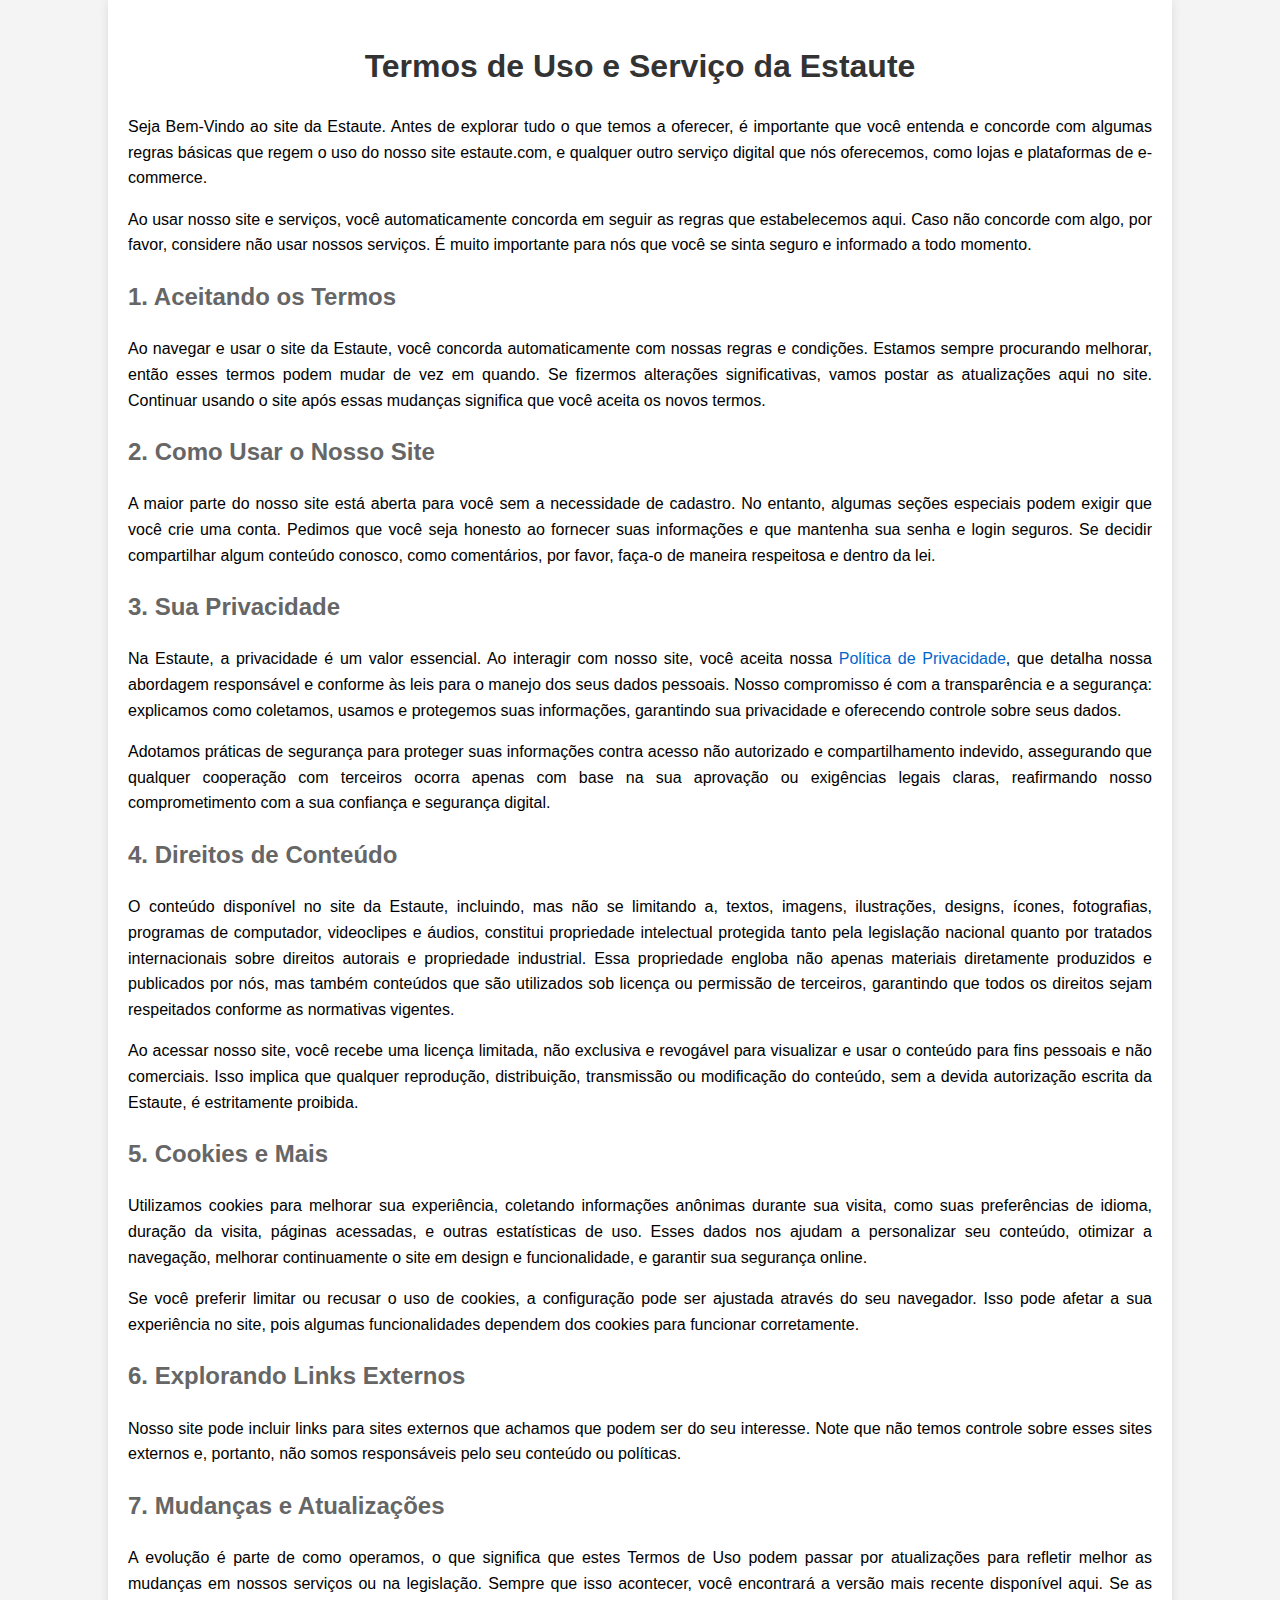
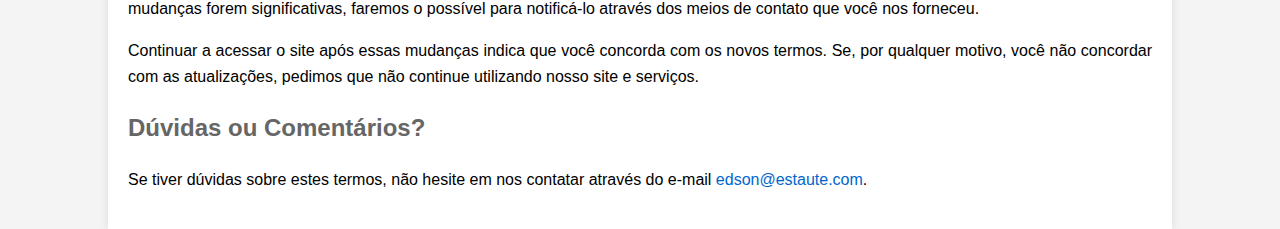
==== politica_privacidade/index.html @ 2aa2d147 "add termo_de_uso and politica_privacidade page" ====
<!DOCTYPE html>
<html lang="pt-BR">
<head>
    <meta charset="UTF-8">
    <meta name="viewport" content="width=device-width, initial-scale=1.0">
    <meta http-equiv="X-UA-Compatible" content="IE=edge">
    <title>Termos de Uso e Serviço - Estaute</title>
    <style>
        body {
            font-family: Arial, sans-serif;
            line-height: 1.6;
            margin: 0;
            padding: 0;
            background-color: #f4f4f4;
        }

        .container {
            width: 80%;
            margin: auto;
            overflow: hidden;
            background: white;
            padding: 20px;
            box-shadow: 0 0 10px rgba(0, 0, 0, 0.1);
        }

        h1 {
            text-align: center;
            color: #333;
        }

        h2 {
            color: #666;
            margin-top: 20px;
        }

        p {
            text-align: justify;
        }

        a {
            color: #0066cc;
            text-decoration: none;
        }
    </style>
</head>
<body>

    <div class="container">
        <h1>Termos de Uso e Serviço da Estaute</h1>
        <p>Seja Bem-Vindo ao site da Estaute. Antes de explorar tudo o que temos a oferecer, é importante que você entenda e concorde com algumas regras básicas que regem o uso do nosso site estaute.com, e qualquer outro serviço digital que nós oferecemos, como lojas e plataformas de e-commerce.</p>

        <p>Ao usar nosso site e serviços, você automaticamente concorda em seguir as regras que estabelecemos aqui. Caso não concorde com algo, por favor, considere não usar nossos serviços. É muito importante para nós que você se sinta seguro e informado a todo momento.</p>

        <h2>1. Aceitando os Termos</h2>
        <p>Ao navegar e usar o site da Estaute, você concorda automaticamente com nossas regras e condições. Estamos sempre procurando melhorar, então esses termos podem mudar de vez em quando. Se fizermos alterações significativas, vamos postar as atualizações aqui no site. Continuar usando o site após essas mudanças significa que você aceita os novos termos.</p>

        <h2>2. Como Usar o Nosso Site</h2>
        <p>A maior parte do nosso site está aberta para você sem a necessidade de cadastro. No entanto, algumas seções especiais podem exigir que você crie uma conta. Pedimos que você seja honesto ao fornecer suas informações e que mantenha sua senha e login seguros. Se decidir compartilhar algum conteúdo conosco, como comentários, por favor, faça-o de maneira respeitosa e dentro da lei.</p>

        <h2>3. Sua Privacidade</h2>
        <p>Na Estaute, a privacidade é um valor essencial. Ao interagir com nosso site, você aceita nossa <a href="#">Política de Privacidade</a>, que detalha nossa abordagem responsável e conforme às leis para o manejo dos seus dados pessoais. Nosso compromisso é com a transparência e a segurança: explicamos como coletamos, usamos e protegemos suas informações, garantindo sua privacidade e oferecendo controle sobre seus dados.</p>

        <p>Adotamos práticas de segurança para proteger suas informações contra acesso não autorizado e compartilhamento indevido, assegurando que qualquer cooperação com terceiros ocorra apenas com base na sua aprovação ou exigências legais claras, reafirmando nosso comprometimento com a sua confiança e segurança digital.</p>

        <h2>4. Direitos de Conteúdo</h2>
        <p>O conteúdo disponível no site da Estaute, incluindo, mas não se limitando a, textos, imagens, ilustrações, designs, ícones, fotografias, programas de computador, videoclipes e áudios, constitui propriedade intelectual protegida tanto pela legislação nacional quanto por tratados internacionais sobre direitos autorais e propriedade industrial. Essa propriedade engloba não apenas materiais diretamente produzidos e publicados por nós, mas também conteúdos que são utilizados sob licença ou permissão de terceiros, garantindo que todos os direitos sejam respeitados conforme as normativas vigentes.</p>

        <p>Ao acessar nosso site, você recebe uma licença limitada, não exclusiva e revogável para visualizar e usar o conteúdo para fins pessoais e não comerciais. Isso implica que qualquer reprodução, distribuição, transmissão ou modificação do conteúdo, sem a devida autorização escrita da Estaute, é estritamente proibida.</p>

        <h2>5. Cookies e Mais</h2>
        <p>Utilizamos cookies para melhorar sua experiência, coletando informações anônimas durante sua visita, como suas preferências de idioma, duração da visita, páginas acessadas, e outras estatísticas de uso. Esses dados nos ajudam a personalizar seu conteúdo, otimizar a navegação, melhorar continuamente o site em design e funcionalidade, e garantir sua segurança online.</p>

        <p>Se você preferir limitar ou recusar o uso de cookies, a configuração pode ser ajustada através do seu navegador. Isso pode afetar a sua experiência no site, pois algumas funcionalidades dependem dos cookies para funcionar corretamente.</p>

        <h2>6. Explorando Links Externos</h2>
        <p>Nosso site pode incluir links para sites externos que achamos que podem ser do seu interesse. Note que não temos controle sobre esses sites externos e, portanto, não somos responsáveis pelo seu conteúdo ou políticas.</p>

        <h2>7. Mudanças e Atualizações</h2>
        <p>A evolução é parte de como operamos, o que significa que estes Termos de Uso podem passar por atualizações para refletir melhor as mudanças em nossos serviços ou na legislação. Sempre que isso acontecer, você encontrará a versão mais recente disponível aqui. Se as mudanças forem significativas, faremos o possível para notificá-lo através dos meios de contato que você nos forneceu.</p>

        <p>Continuar a acessar o site após essas mudanças indica que você concorda com os novos termos. Se, por qualquer motivo, você não concordar com as atualizações, pedimos que não continue utilizando nosso site e serviços.</p>

        <h2>Dúvidas ou Comentários?</h2>
        <p>Se tiver dúvidas sobre estes termos, não hesite em nos contatar através do e-mail <a href="mailto:edson@estaute.com">edson@estaute.com</a>.</p>
    </div>

</body>
</html>
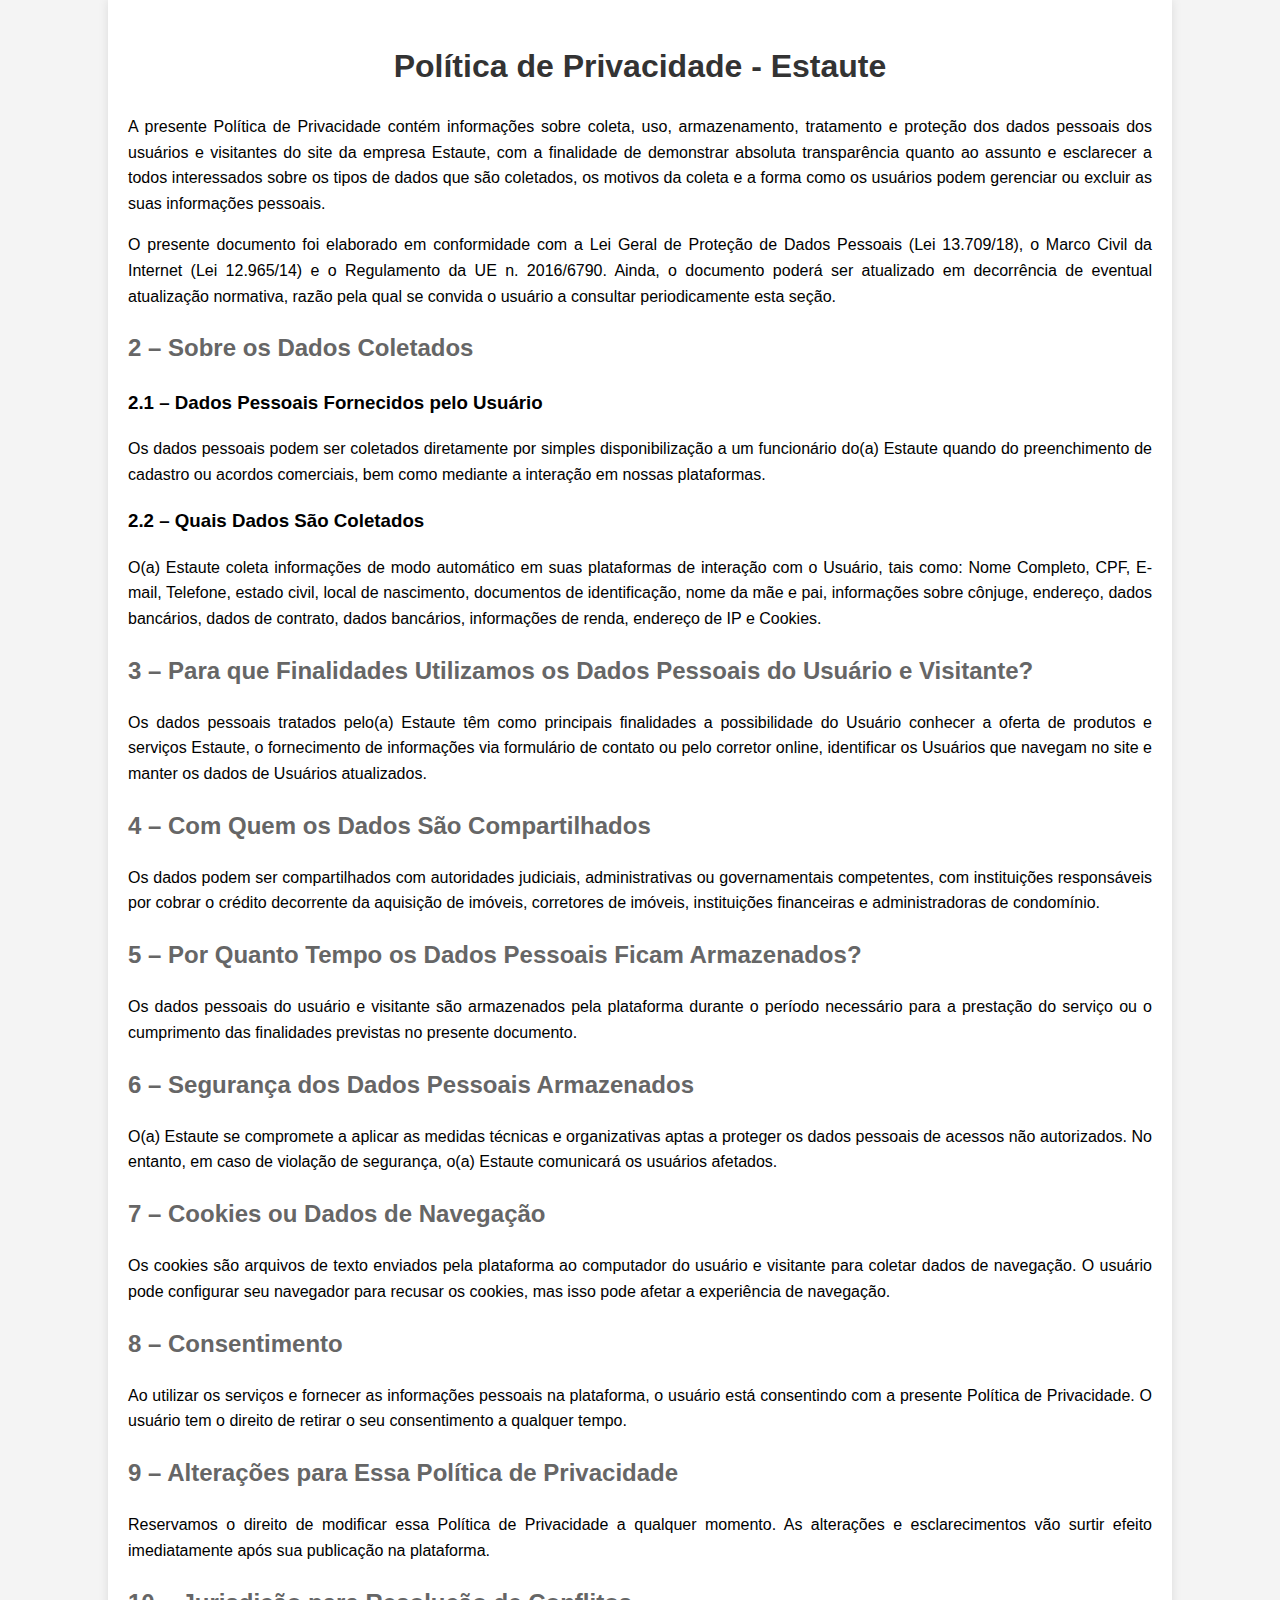
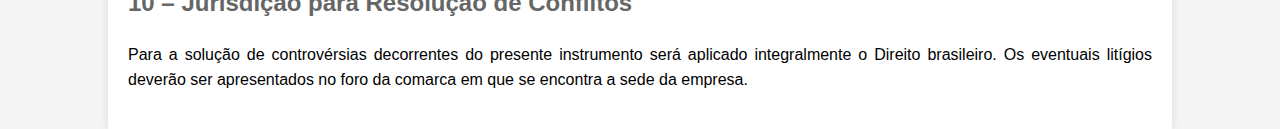
==== commit aed7d613: "fix politica_privacidade page" ====
--- a/politica_privacidade/index.html
+++ b/politica_privacidade/index.html
@@ -4,7 +4,7 @@
     <meta charset="UTF-8">
     <meta name="viewport" content="width=device-width, initial-scale=1.0">
     <meta http-equiv="X-UA-Compatible" content="IE=edge">
-    <title>Termos de Uso e Serviço - Estaute</title>
+    <title>Política de Privacidade - Estaute</title>
     <style>
         body {
             font-family: Arial, sans-serif;
@@ -46,42 +46,43 @@
 <body>
 
     <div class="container">
-        <h1>Termos de Uso e Serviço da Estaute</h1>
-        <p>Seja Bem-Vindo ao site da Estaute. Antes de explorar tudo o que temos a oferecer, é importante que você entenda e concorde com algumas regras básicas que regem o uso do nosso site estaute.com, e qualquer outro serviço digital que nós oferecemos, como lojas e plataformas de e-commerce.</p>
+        <h1>Política de Privacidade - Estaute</h1>
 
-        <p>Ao usar nosso site e serviços, você automaticamente concorda em seguir as regras que estabelecemos aqui. Caso não concorde com algo, por favor, considere não usar nossos serviços. É muito importante para nós que você se sinta seguro e informado a todo momento.</p>
+        <p>A presente Política de Privacidade contém informações sobre coleta, uso, armazenamento, tratamento e proteção dos dados pessoais dos usuários e visitantes do site da empresa Estaute, com a finalidade de demonstrar absoluta transparência quanto ao assunto e esclarecer a todos interessados sobre os tipos de dados que são coletados, os motivos da coleta e a forma como os usuários podem gerenciar ou excluir as suas informações pessoais.</p>
 
-        <h2>1. Aceitando os Termos</h2>
-        <p>Ao navegar e usar o site da Estaute, você concorda automaticamente com nossas regras e condições. Estamos sempre procurando melhorar, então esses termos podem mudar de vez em quando. Se fizermos alterações significativas, vamos postar as atualizações aqui no site. Continuar usando o site após essas mudanças significa que você aceita os novos termos.</p>
+        <p>O presente documento foi elaborado em conformidade com a Lei Geral de Proteção de Dados Pessoais (Lei 13.709/18), o Marco Civil da Internet (Lei 12.965/14) e o Regulamento da UE n. 2016/6790. Ainda, o documento poderá ser atualizado em decorrência de eventual atualização normativa, razão pela qual se convida o usuário a consultar periodicamente esta seção.</p>
 
-        <h2>2. Como Usar o Nosso Site</h2>
-        <p>A maior parte do nosso site está aberta para você sem a necessidade de cadastro. No entanto, algumas seções especiais podem exigir que você crie uma conta. Pedimos que você seja honesto ao fornecer suas informações e que mantenha sua senha e login seguros. Se decidir compartilhar algum conteúdo conosco, como comentários, por favor, faça-o de maneira respeitosa e dentro da lei.</p>
+        <h2>2 – Sobre os Dados Coletados</h2>
 
-        <h2>3. Sua Privacidade</h2>
-        <p>Na Estaute, a privacidade é um valor essencial. Ao interagir com nosso site, você aceita nossa <a href="#">Política de Privacidade</a>, que detalha nossa abordagem responsável e conforme às leis para o manejo dos seus dados pessoais. Nosso compromisso é com a transparência e a segurança: explicamos como coletamos, usamos e protegemos suas informações, garantindo sua privacidade e oferecendo controle sobre seus dados.</p>
+        <h3>2.1 – Dados Pessoais Fornecidos pelo Usuário</h3>
+        <p>Os dados pessoais podem ser coletados diretamente por simples disponibilização a um funcionário do(a) Estaute quando do preenchimento de cadastro ou acordos comerciais, bem como mediante a interação em nossas plataformas.</p>
 
-        <p>Adotamos práticas de segurança para proteger suas informações contra acesso não autorizado e compartilhamento indevido, assegurando que qualquer cooperação com terceiros ocorra apenas com base na sua aprovação ou exigências legais claras, reafirmando nosso comprometimento com a sua confiança e segurança digital.</p>
+        <h3>2.2 – Quais Dados São Coletados</h3>
+        <p>O(a) Estaute coleta informações de modo automático em suas plataformas de interação com o Usuário, tais como: Nome Completo, CPF, E-mail, Telefone, estado civil, local de nascimento, documentos de identificação, nome da mãe e pai, informações sobre cônjuge, endereço, dados bancários, dados de contrato, dados bancários, informações de renda, endereço de IP e Cookies.</p>
 
-        <h2>4. Direitos de Conteúdo</h2>
-        <p>O conteúdo disponível no site da Estaute, incluindo, mas não se limitando a, textos, imagens, ilustrações, designs, ícones, fotografias, programas de computador, videoclipes e áudios, constitui propriedade intelectual protegida tanto pela legislação nacional quanto por tratados internacionais sobre direitos autorais e propriedade industrial. Essa propriedade engloba não apenas materiais diretamente produzidos e publicados por nós, mas também conteúdos que são utilizados sob licença ou permissão de terceiros, garantindo que todos os direitos sejam respeitados conforme as normativas vigentes.</p>
+        <h2>3 – Para que Finalidades Utilizamos os Dados Pessoais do Usuário e Visitante?</h2>
+        <p>Os dados pessoais tratados pelo(a) Estaute têm como principais finalidades a possibilidade do Usuário conhecer a oferta de produtos e serviços Estaute, o fornecimento de informações via formulário de contato ou pelo corretor online, identificar os Usuários que navegam no site e manter os dados de Usuários atualizados.</p>
 
-        <p>Ao acessar nosso site, você recebe uma licença limitada, não exclusiva e revogável para visualizar e usar o conteúdo para fins pessoais e não comerciais. Isso implica que qualquer reprodução, distribuição, transmissão ou modificação do conteúdo, sem a devida autorização escrita da Estaute, é estritamente proibida.</p>
+        <h2>4 – Com Quem os Dados São Compartilhados</h2>
+        <p>Os dados podem ser compartilhados com autoridades judiciais, administrativas ou governamentais competentes, com instituições responsáveis por cobrar o crédito decorrente da aquisição de imóveis, corretores de imóveis, instituições financeiras e administradoras de condomínio.</p>
 
-        <h2>5. Cookies e Mais</h2>
-        <p>Utilizamos cookies para melhorar sua experiência, coletando informações anônimas durante sua visita, como suas preferências de idioma, duração da visita, páginas acessadas, e outras estatísticas de uso. Esses dados nos ajudam a personalizar seu conteúdo, otimizar a navegação, melhorar continuamente o site em design e funcionalidade, e garantir sua segurança online.</p>
+        <h2>5 – Por Quanto Tempo os Dados Pessoais Ficam Armazenados?</h2>
+        <p>Os dados pessoais do usuário e visitante são armazenados pela plataforma durante o período necessário para a prestação do serviço ou o cumprimento das finalidades previstas no presente documento.</p>
 
-        <p>Se você preferir limitar ou recusar o uso de cookies, a configuração pode ser ajustada através do seu navegador. Isso pode afetar a sua experiência no site, pois algumas funcionalidades dependem dos cookies para funcionar corretamente.</p>
+        <h2>6 – Segurança dos Dados Pessoais Armazenados</h2>
+        <p>O(a) Estaute se compromete a aplicar as medidas técnicas e organizativas aptas a proteger os dados pessoais de acessos não autorizados. No entanto, em caso de violação de segurança, o(a) Estaute comunicará os usuários afetados.</p>
 
-        <h2>6. Explorando Links Externos</h2>
-        <p>Nosso site pode incluir links para sites externos que achamos que podem ser do seu interesse. Note que não temos controle sobre esses sites externos e, portanto, não somos responsáveis pelo seu conteúdo ou políticas.</p>
+        <h2>7 – Cookies ou Dados de Navegação</h2>
+        <p>Os cookies são arquivos de texto enviados pela plataforma ao computador do usuário e visitante para coletar dados de navegação. O usuário pode configurar seu navegador para recusar os cookies, mas isso pode afetar a experiência de navegação.</p>
 
-        <h2>7. Mudanças e Atualizações</h2>
-        <p>A evolução é parte de como operamos, o que significa que estes Termos de Uso podem passar por atualizações para refletir melhor as mudanças em nossos serviços ou na legislação. Sempre que isso acontecer, você encontrará a versão mais recente disponível aqui. Se as mudanças forem significativas, faremos o possível para notificá-lo através dos meios de contato que você nos forneceu.</p>
+        <h2>8 – Consentimento</h2>
+        <p>Ao utilizar os serviços e fornecer as informações pessoais na plataforma, o usuário está consentindo com a presente Política de Privacidade. O usuário tem o direito de retirar o seu consentimento a qualquer tempo.</p>
 
-        <p>Continuar a acessar o site após essas mudanças indica que você concorda com os novos termos. Se, por qualquer motivo, você não concordar com as atualizações, pedimos que não continue utilizando nosso site e serviços.</p>
+        <h2>9 – Alterações para Essa Política de Privacidade</h2>
+        <p>Reservamos o direito de modificar essa Política de Privacidade a qualquer momento. As alterações e esclarecimentos vão surtir efeito imediatamente após sua publicação na plataforma.</p>
 
-        <h2>Dúvidas ou Comentários?</h2>
-        <p>Se tiver dúvidas sobre estes termos, não hesite em nos contatar através do e-mail <a href="mailto:edson@estaute.com">edson@estaute.com</a>.</p>
+        <h2>10 – Jurisdição para Resolução de Conflitos</h2>
+        <p>Para a solução de controvérsias decorrentes do presente instrumento será aplicado integralmente o Direito brasileiro. Os eventuais litígios deverão ser apresentados no foro da comarca em que se encontra a sede da empresa.</p>
     </div>
 
 </body>
